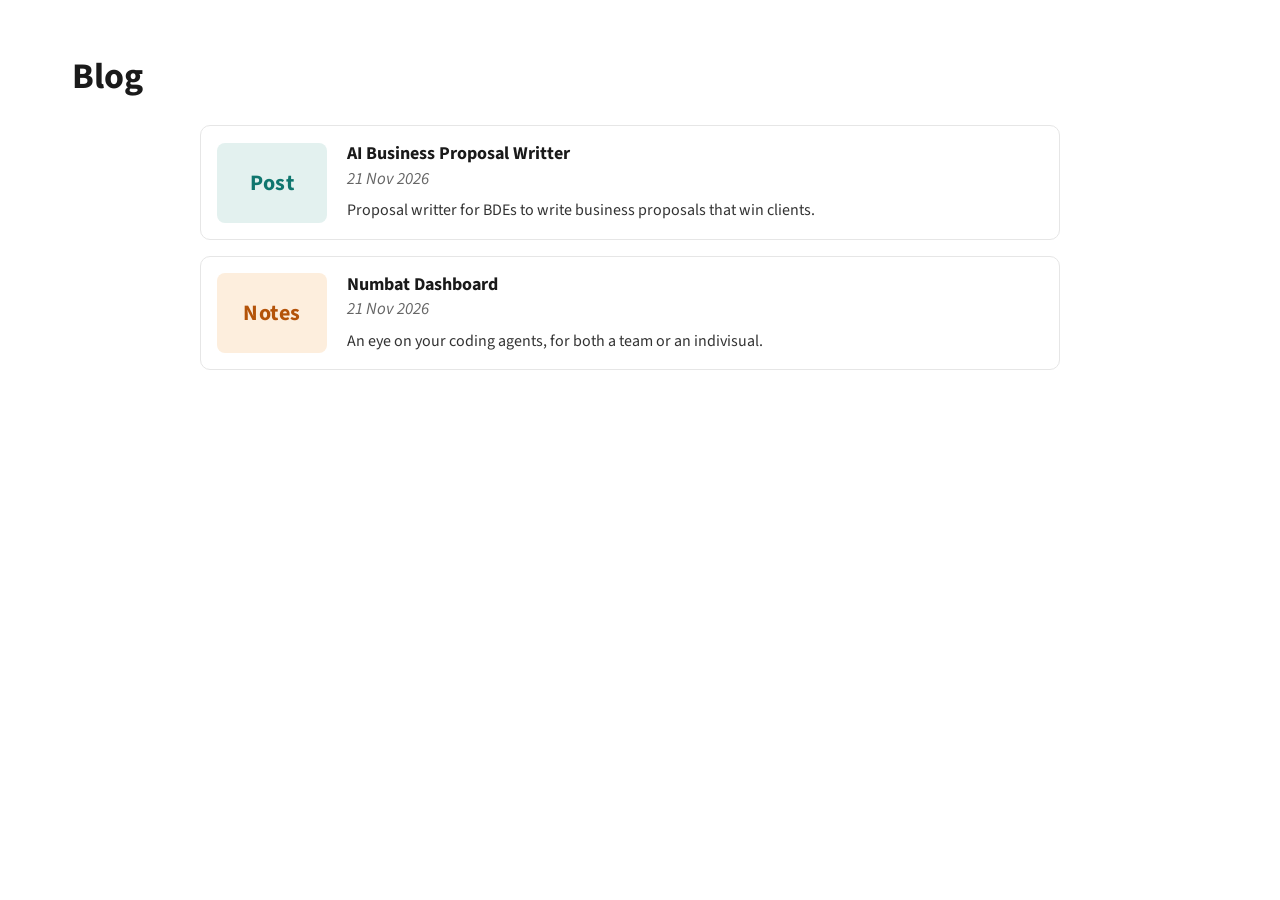
==== blogs/index.html @ 62e28e5c "updated and restructured" ====
<!DOCTYPE html>
<html lang="en">
<head>
<meta charset="utf-8">
<meta name="viewport" content="width=device-width, initial-scale=1, viewport-fit=cover">
<title>Blog – Aryaman Maurya</title>
<link href="https://fonts.googleapis.com/css2?family=Source+Sans+3:ital,wght@0,400;0,600;0,700;1,400&display=swap" rel="stylesheet">
<link rel="stylesheet" href="../style.css">
</head>
<body>
<div class="page">
<div class="layout tight">
<aside class="side">
<h1>Blog</h1>
</aside>
<main class="main">

<!-- One card per post. Each post is its own file in this folder. Newest first. -->
<div class="cards">
  <div class="card">
    <div class="tile t1" aria-hidden="true">Post</div>
    <div class="body">
      <a class="title" href="ai-business-proposal-writer.html">AI Business Proposal Writter</a>
      <p class="meta">21 Nov 2026</p>
      <p class="desc">Proposal writter for BDEs to write business proposals that win clients.</p>
    </div>
  </div>
  <div class="card">
    <div class="tile t2" aria-hidden="true">Notes</div>
    <div class="body">
      <a class="title" href="numbat-dashboard.html">Numbat Dashboard</a>
      <p class="meta">21 Nov 2026</p>
      <p class="desc">An eye on your coding agents, for both a team or an indivisual.</p>
    </div>
  </div>
</div>
</main>
</div>
</div>
</body>
</html>
---- style.css ----
:root{--bg:#fff;--ink:#1a1a1a;--text:#333;--muted:#666;--line:#e6e6e6;--link:#1772d0;--tile1:#e3f1ef;--tile1i:#0f766e;--tile2:#fdeedd;--tile2i:#b45309;--tile3:#e8ecf6;--tile3i:#3a4a8a;color-scheme:light;
box-sizing:border-box;padding-top:env(safe-area-inset-top,0px);padding-bottom:env(safe-area-inset-bottom,0px)}
@media (prefers-color-scheme:dark){:root:not([data-theme="light"]){--bg:#121416;--ink:#f1f1f1;--text:#cfcfcf;--muted:#9a9a9a;--line:#2a2d30;--link:#6cb0ff;--tile1:#173431;--tile1i:#5eead4;--tile2:#3a2a15;--tile2i:#fbbf6a;--tile3:#1f2640;--tile3i:#a5b4f5;color-scheme:dark}}
:root[data-theme="dark"]{--bg:#121416;--ink:#f1f1f1;--text:#cfcfcf;--muted:#9a9a9a;--line:#2a2d30;--link:#6cb0ff;--tile1:#173431;--tile1i:#5eead4;--tile2:#3a2a15;--tile2i:#fbbf6a;--tile3:#1f2640;--tile3i:#a5b4f5;color-scheme:dark}

*,*::before,*::after{box-sizing:border-box}
html{scroll-padding-top:env(safe-area-inset-top,0px);scroll-behavior:smooth}
body{margin:0;background:var(--bg);color:var(--text);font:400 17px/1.55 "Source Sans 3",system-ui,sans-serif}
a{color:var(--link);text-decoration:none}
a:hover{text-decoration:underline}
:focus-visible{outline:3px solid var(--link);outline-offset:3px;border-radius:3px}
[hidden]{display:none!important}
.sr{position:absolute;width:1px;height:1px;overflow:hidden;clip:rect(0 0 0 0);white-space:nowrap}

/* ---------- page frame ---------- */
.page{max-width:1200px;margin:0 auto;padding:56px 32px 80px}

/* ---------- two-column home layout ---------- */
.layout{display:grid;grid-template-columns:minmax(280px,440px) minmax(0,1fr);column-gap:64px;align-items:start}
.side{position:sticky;top:56px}
/* blog pages: Home button sits in the left margin, content starts at the left edge */
.layout.sub{display:block;position:relative}
.layout.tight .side h1{margin:0}
.layout.tight .cards{margin-top:0}
.layout.sub .side{position:static}
.layout.sub .back{margin:0 0 28px}
@media (min-width:1440px){.layout.sub .back{position:absolute;top:0;right:100%;margin:0 24px 0 0;white-space:nowrap}}
.photo{display:block;width:160px;height:160px;border-radius:50%;object-fit:cover;background:var(--line);margin:0 0 24px}
h1{margin:0 0 12px;font-size:36px;line-height:1.15;font-weight:700;color:var(--ink)}
h2{margin:0 0 8px;font-size:26px;line-height:1.2;font-weight:600;color:var(--ink)}
.side p{margin:0 0 12px}
.links{margin:20px 0 0!important;font-size:16px}
.links a+a::before{content:"/";color:var(--muted);margin:0 8px;display:inline-block}
.side .btn{margin-top:8px}
.side .back .btn{margin-top:0}
.main section+section{margin-top:48px}

/* ---------- list items (experience, certs, blog tiles) ---------- */
.item{display:flex;gap:24px;padding:16px 0;border-top:1px solid var(--line);position:relative}
.item:first-of-type{border-top:0}
.tile{flex:0 0 140px;height:92px;border-radius:8px;display:grid;place-items:center;font-weight:700;font-size:26px;letter-spacing:.02em}
.t1{background:var(--tile1);color:var(--tile1i)}
.t2{background:var(--tile2);color:var(--tile2i)}
.t3{background:var(--tile3);color:var(--tile3i)}
.body{flex:1;min-width:0}
.title{display:block;font-weight:700;font-size:18px;color:var(--ink);line-height:1.3}
.sub{margin:2px 0 0;color:var(--text)}
.meta{margin:0;font-style:italic;color:var(--muted)}
.desc{margin:8px 0 0}
.acts{margin:8px 0 0;font-size:16px}
.small .tile{height:64px;font-size:20px}
.small .item{padding:12px 0}

/* expandable notes */
.exp-btn{font:inherit;font-weight:700;font-size:18px;line-height:1.3;color:var(--ink);background:none;border:0;padding:0;text-align:left;cursor:pointer;display:inline-flex;align-items:center;gap:8px}
.chev{position:absolute;right:4px;top:22px;flex:none;color:var(--muted);opacity:0;transition:opacity .15s,transform .2s}
.small .chev{top:18px}
.item.exp .body{padding-right:36px}
.item.exp{cursor:pointer}
.item.exp:hover .chev,.exp-btn:focus-visible .chev,.item.open .chev{opacity:1}
.item.open .chev{transform:rotate(180deg)}
@media (hover:none){.chev{opacity:1}}
.note{margin-top:10px;max-width:62ch}
.note p{margin:0}

/* ---------- buttons ---------- */
.btn{display:inline-block;padding:6px 18px;border:1px solid var(--line);border-radius:999px;color:var(--ink);font-weight:600;font-size:16px}
.btn:hover{text-decoration:none;background:var(--line)}

/* ---------- blog list on the home page ---------- */
.cards{display:grid;grid-template-columns:minmax(0,1fr);gap:16px;margin-top:24px;max-width:860px}
.card{display:flex;gap:20px;align-items:center;padding:16px;border:1px solid var(--line);border-radius:10px;position:relative}
.card:hover{background:rgba(127,127,127,.06)}
.card .tile{flex:0 0 110px;height:80px;font-size:22px}
.card .title::after{content:"";position:absolute;inset:0}
.card:hover .title{color:var(--link)}
.card .desc{margin:6px 0 0;font-size:16px}

/* ---------- blog post page ---------- */
.back{margin:0 0 32px}
.post h1{font-size:34px;margin:0 0 4px}
.post .meta{margin:0 0 24px}
.post p{margin:0 0 14px;max-width:72ch}
.video{position:relative;aspect-ratio:16/9;max-width:760px;margin:24px 0;border-radius:8px;overflow:hidden;background:var(--line)}
.video iframe{position:absolute;inset:0;width:100%;height:100%;border:0}
.video.empty{display:grid;place-items:center;color:var(--muted);text-align:center;padding:12px;border:1px dashed var(--muted);background:transparent}

/* ---------- responsive ---------- */
@media (max-width:1000px){
 .page{padding:40px 24px 64px}
 .layout{grid-template-columns:minmax(0,1fr);row-gap:48px}
 .side{position:static}
 .layout.tight{row-gap:16px}
 .cards{grid-template-columns:minmax(0,1fr)}
}
@media (max-width:640px){
 .item{flex-direction:column;gap:10px}
 .tile{flex-basis:auto;width:100%;max-width:220px}
 .small .tile{height:56px}
 .card{flex-direction:column;align-items:flex-start;gap:12px}
 .card .tile{flex-basis:auto;width:100%;max-width:220px}
}

/* blog list: heading alone on its own line, cards on the lines after it */
@media (min-width:1001px){
 .layout.tight{display:block}
 .layout.tight .side h1{margin:0 0 28px;line-height:1.15}
 .layout.tight .cards{margin:0 0 0 128px;max-width:860px}
}
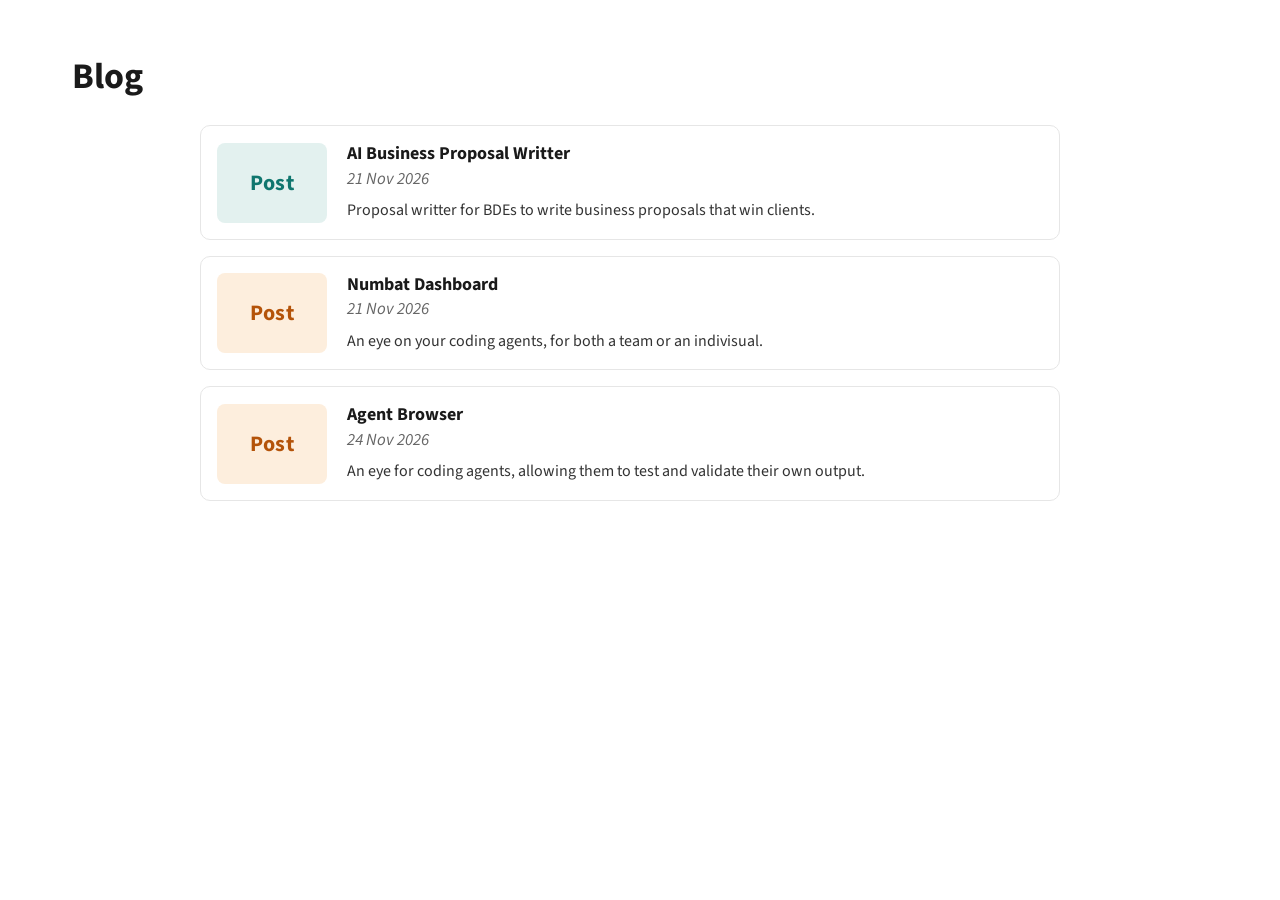
==== commit bf4bdaa8: "added card entry" ====
--- a/blogs/index.html
+++ b/blogs/index.html
@@ -26,11 +26,19 @@
     </div>
   </div>
   <div class="card">
-    <div class="tile t2" aria-hidden="true">Notes</div>
+    <div class="tile t2" aria-hidden="true">Post</div>
     <div class="body">
       <a class="title" href="numbat-dashboard.html">Numbat Dashboard</a>
       <p class="meta">21 Nov 2026</p>
       <p class="desc">An eye on your coding agents, for both a team or an indivisual.</p>
+    </div>
+  </div>
+    <div class="card">
+    <div class="tile t2" aria-hidden="true">Post</div>
+    <div class="body">
+      <a class="title" href="agent-browser.html">Agent Browser</a>
+      <p class="meta">24 Nov 2026</p>
+      <p class="desc">An eye for coding agents, allowing them to test and validate their own output.</p>
     </div>
   </div>
 </div>
